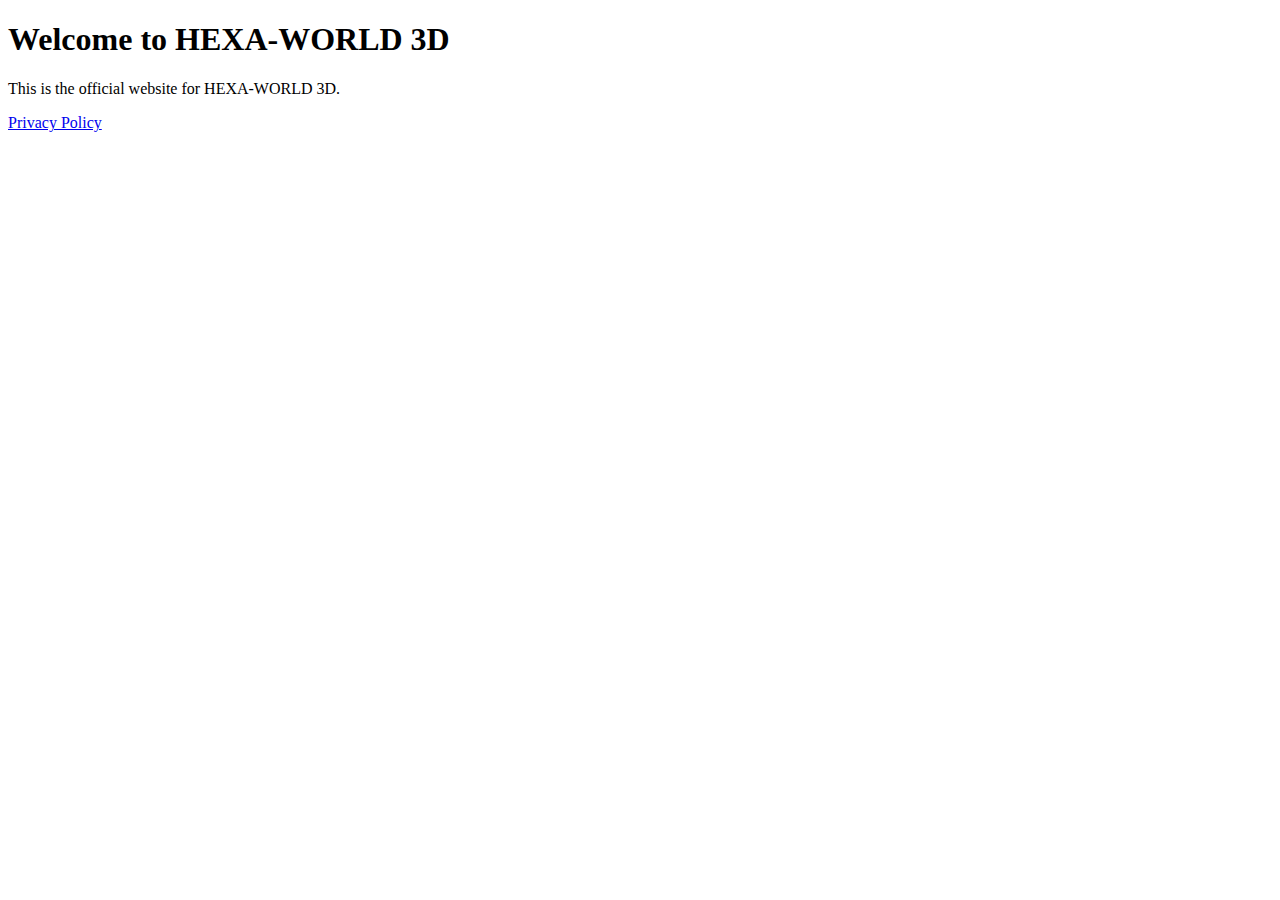
==== index.html @ 197e0d13 "Create index.html" ====
<!DOCTYPE html>
<html lang="en">
<head>
    <meta charset="UTF-8">
    <meta name="viewport" content="width=device-width, initial-scale=1.0">
    <title>HEXA-WORLD 3D</title>
</head>
<body>
    <h1>Welcome to HEXA-WORLD 3D</h1>
    <p>This is the official website for HEXA-WORLD 3D.</p>
    <p><a href="privacy.html">Privacy Policy</a></p>
</body>
</html>
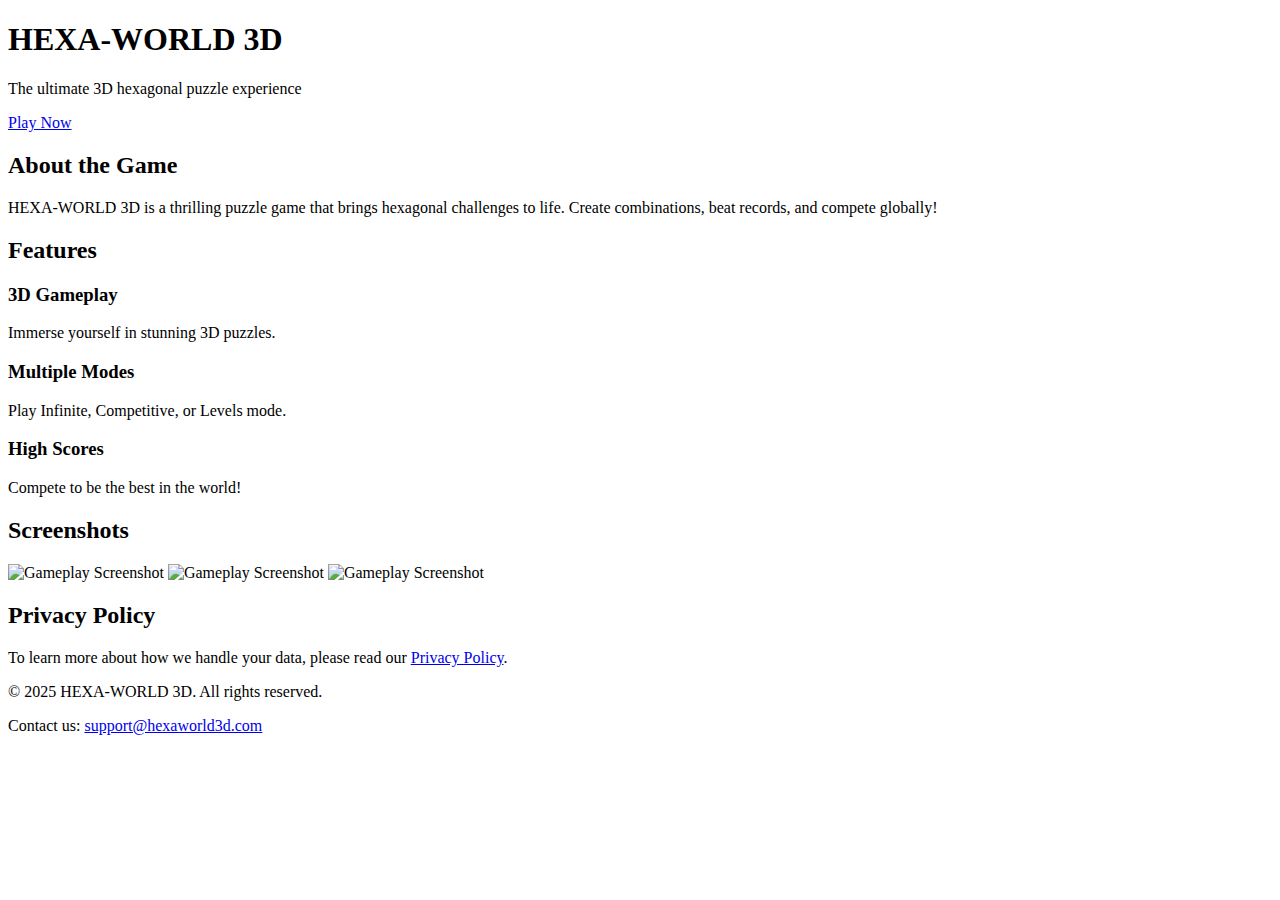
==== commit 9780e0c5: "Update index.html" ====
--- a/index.html
+++ b/index.html
@@ -4,10 +4,61 @@
     <meta charset="UTF-8">
     <meta name="viewport" content="width=device-width, initial-scale=1.0">
     <title>HEXA-WORLD 3D</title>
+    <link rel="stylesheet" href="style.css">
 </head>
 <body>
-    <h1>Welcome to HEXA-WORLD 3D</h1>
-    <p>This is the official website for HEXA-WORLD 3D.</p>
-    <p><a href="privacy.html">Privacy Policy</a></p>
+    <header class="hero">
+        <div class="overlay">
+            <h1>HEXA-WORLD 3D</h1>
+            <p>The ultimate 3D hexagonal puzzle experience</p>
+            <a href="https://store.epicgames.com/" class="btn">Play Now</a>
+        </div>
+    </header>
+
+    <section class="about">
+        <h2>About the Game</h2>
+        <p>HEXA-WORLD 3D is a thrilling puzzle game that brings hexagonal challenges to life. Create combinations, beat records, and compete globally!</p>
+    </section>
+
+    <section class="features">
+        <h2>Features</h2>
+        <div class="feature-list">
+            <div class="feature-item">
+                <h3>3D Gameplay</h3>
+                <p>Immerse yourself in stunning 3D puzzles.</p>
+            </div>
+            <div class="feature-item">
+                <h3>Multiple Modes</h3>
+                <p>Play Infinite, Competitive, or Levels mode.</p>
+            </div>
+            <div class="feature-item">
+                <h3>High Scores</h3>
+                <p>Compete to be the best in the world!</p>
+            </div>
+        </div>
+    </section>
+
+    <section class="gallery">
+        <h2>Screenshots</h2>
+        <div class="images">
+            <img src="images/screenshot1.png" alt="Gameplay Screenshot">
+            <img src="images/screenshot2.png" alt="Gameplay Screenshot">
+            <img src="images/screenshot3.png" alt="Gameplay Screenshot">
+        </div>
+    </section>
+
+    <!-- Add Privacy Policy Section -->
+    <section class="privacy-policy">
+        <h2>Privacy Policy</h2>
+        <p>
+            To learn more about how we handle your data, please read our 
+            <a href="my-privacy-policy.html">Privacy Policy</a>.
+        </p>
+    </section>
+
+    <footer>
+        <p>&copy; 2025 HEXA-WORLD 3D. All rights reserved.</p>
+        <p>Contact us: <a href="mailto:support@hexaworld3d.com">support@hexaworld3d.com</a></p>
+    </footer>
 </body>
 </html>
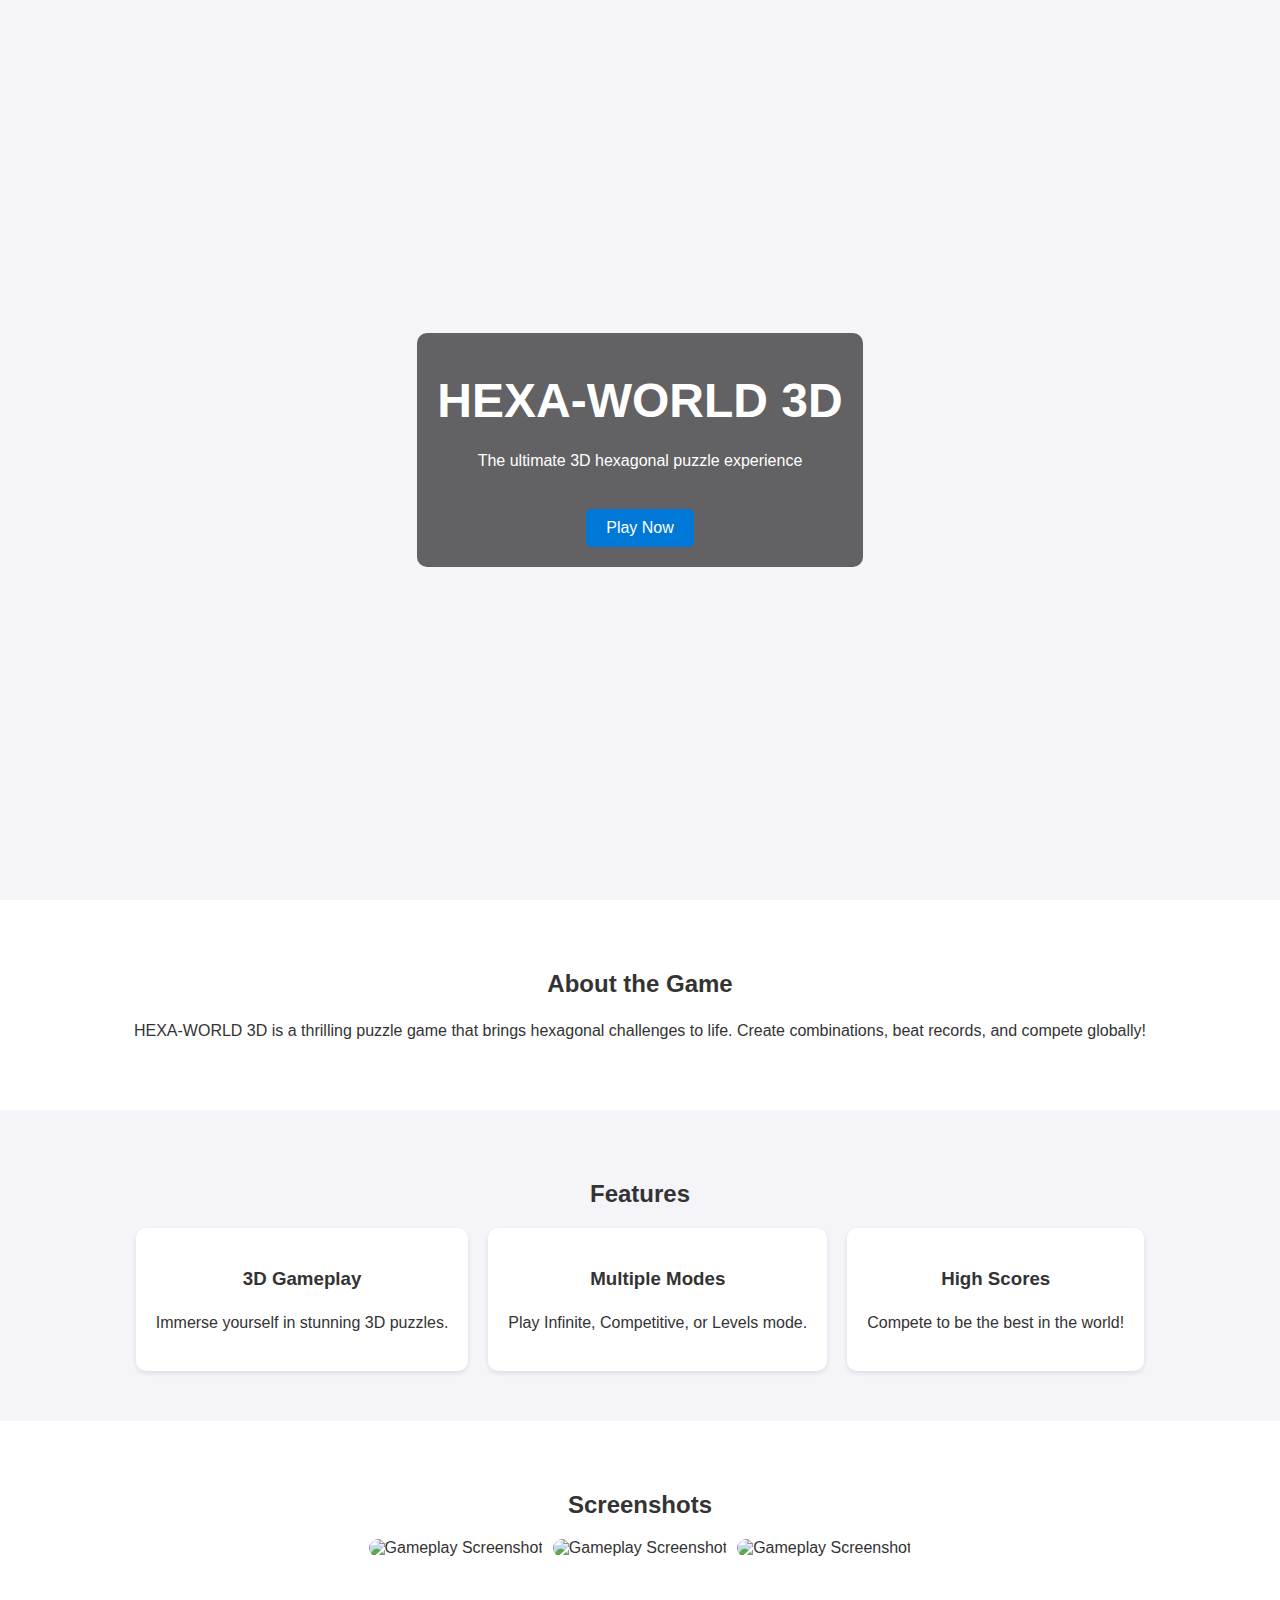
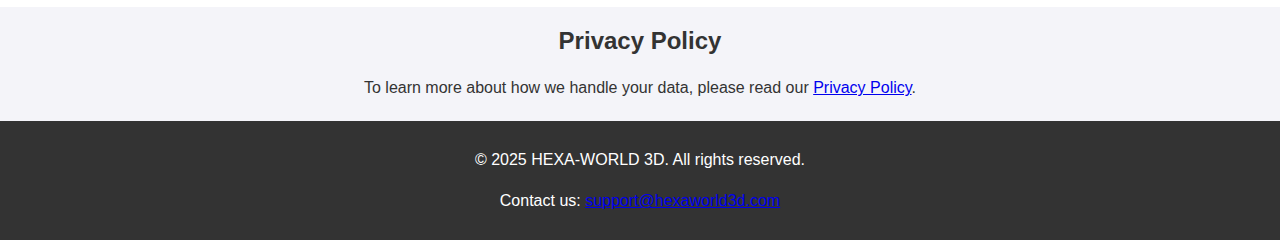
==== commit d0100675: "Update index.html" ====
--- a/index.html
+++ b/index.html
@@ -41,9 +41,9 @@
     <section class="gallery">
         <h2>Screenshots</h2>
         <div class="images">
-            <img src="images/screenshot1.png" alt="Gameplay Screenshot">
-            <img src="images/screenshot2.png" alt="Gameplay Screenshot">
-            <img src="images/screenshot3.png" alt="Gameplay Screenshot">
+            <img src="screenshot1.png" alt="Gameplay Screenshot">
+            <img src="screenshot2.png" alt="Gameplay Screenshot">
+            <img src="screenshot3.png" alt="Gameplay Screenshot">
         </div>
     </section>
 
--- a/style.css
+++ b/style.css
@@ -0,0 +1,108 @@
+/* General Styles */
+body {
+    font-family: Arial, sans-serif;
+    margin: 0;
+    padding: 0;
+    color: #333;
+    background-color: #f4f4f9;
+}
+
+h1, h2, h3 {
+    text-align: center;
+    margin: 20px 0;
+}
+
+p {
+    text-align: center;
+    line-height: 1.6;
+}
+
+/* Hero Section */
+.hero {
+    background-image: url('hero.jpg');
+    background-size: cover;
+    background-position: center;
+    height: 100vh;
+    display: flex;
+    align-items: center;
+    justify-content: center;
+    color: white;
+    position: relative;
+}
+
+.hero .overlay {
+    text-align: center;
+    background-color: rgba(0, 0, 0, 0.6);
+    padding: 20px;
+    border-radius: 10px;
+}
+
+.hero h1 {
+    font-size: 3em;
+}
+
+.hero .btn {
+    display: inline-block;
+    background-color: #0078d7;
+    color: white;
+    padding: 10px 20px;
+    text-decoration: none;
+    border-radius: 5px;
+    margin-top: 20px;
+}
+
+.hero .btn:hover {
+    background-color: #005bb5;
+}
+
+/* About Section */
+.about {
+    padding: 50px 20px;
+    background-color: #ffffff;
+}
+
+/* Features Section */
+.features {
+    padding: 50px 20px;
+    background-color: #f4f4f9;
+}
+
+.feature-list {
+    display: flex;
+    justify-content: center;
+    gap: 20px;
+    text-align: center;
+}
+
+.feature-item {
+    background-color: white;
+    padding: 20px;
+    border-radius: 10px;
+    box-shadow: 0 2px 5px rgba(0, 0, 0, 0.1);
+}
+
+/* Gallery Section */
+.gallery {
+    padding: 50px 20px;
+    background-color: #ffffff;
+}
+
+.gallery .images {
+    display: flex;
+    justify-content: center;
+    gap: 10px;
+}
+
+.gallery .images img {
+    max-width: 300px;
+    border-radius: 10px;
+}
+
+/* Footer */
+footer {
+    background-color: #333;
+    color: white;
+    text-align: center;
+    padding: 10px 0;
+    margin-top: 20px;
+}
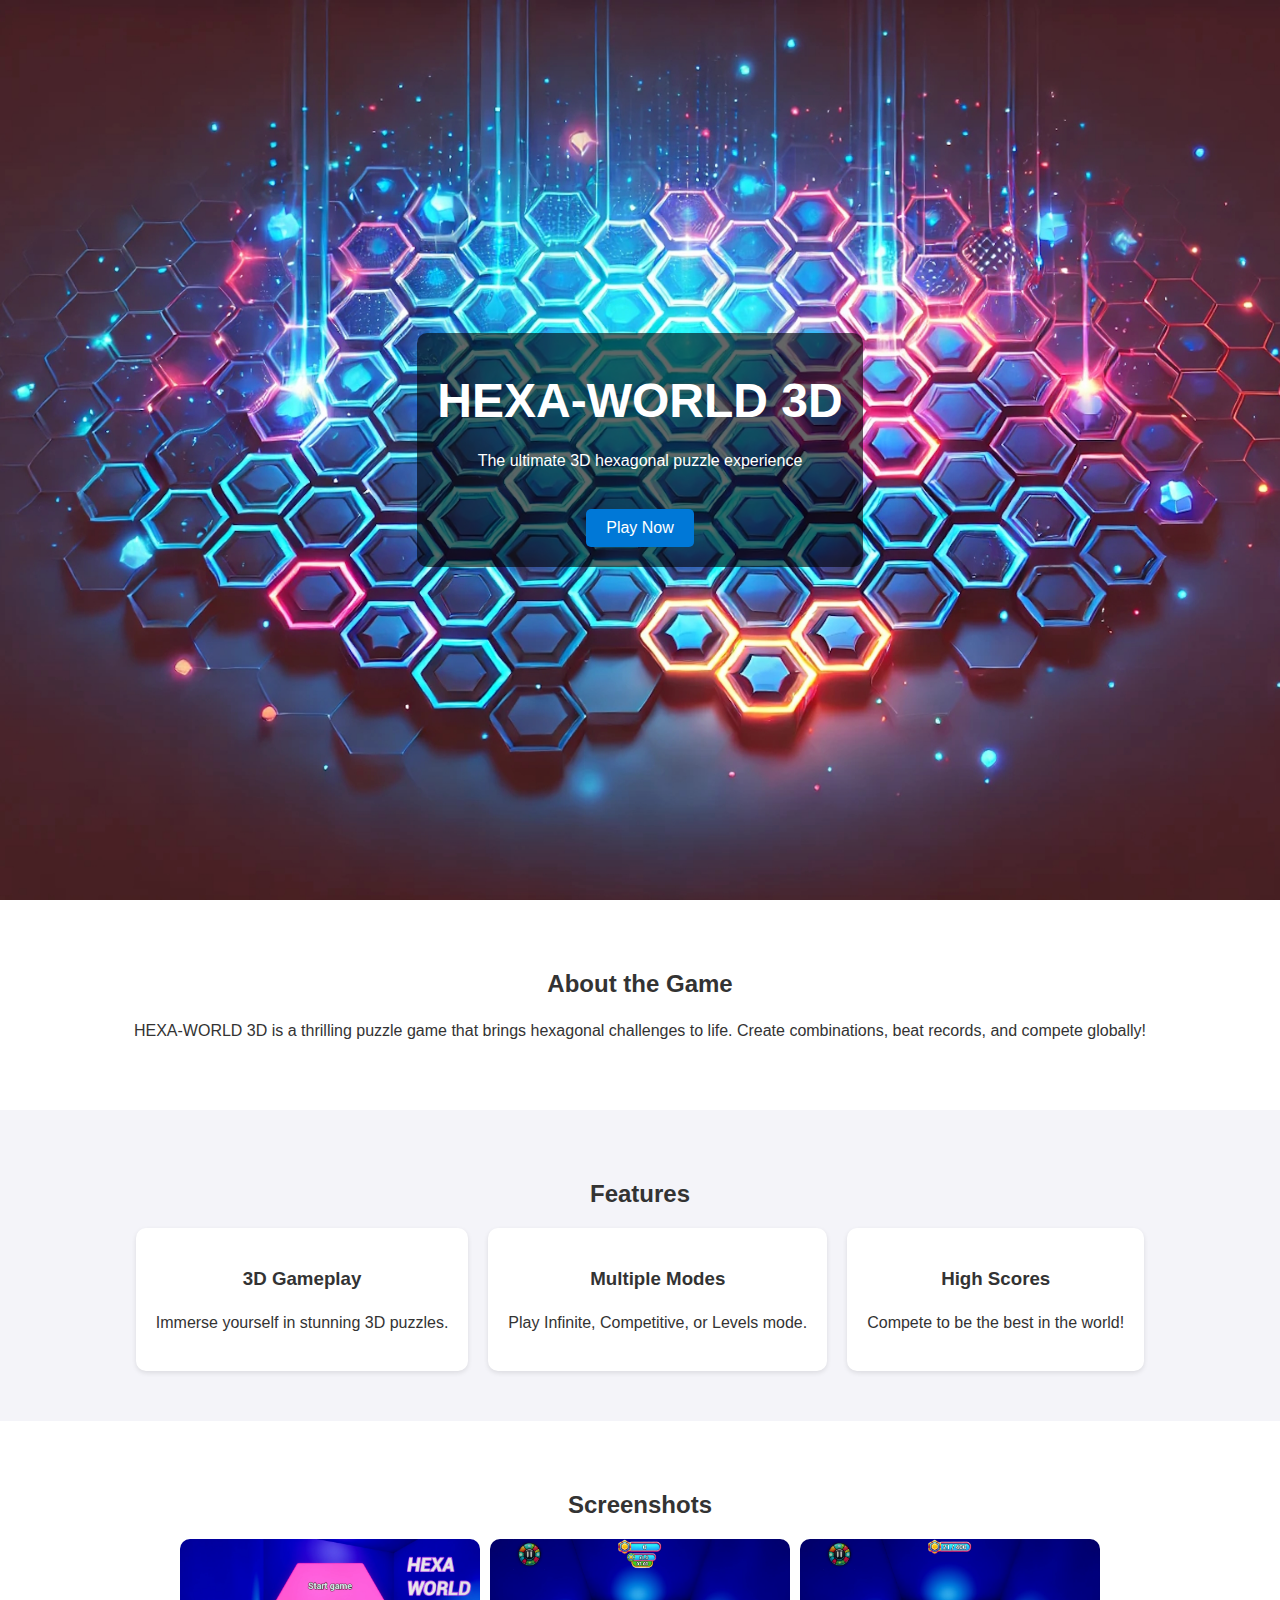
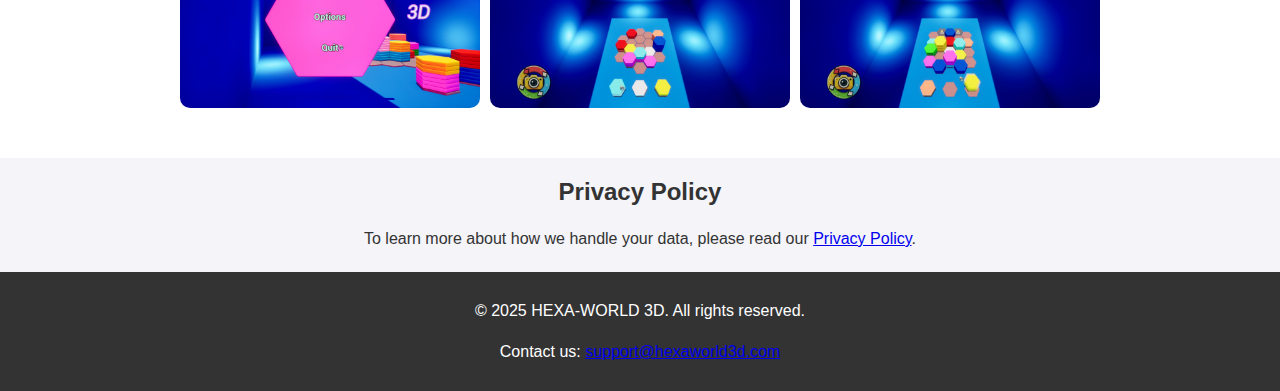
==== commit 8b469821: "Update index.html" ====
--- a/index.html
+++ b/index.html
@@ -11,7 +11,7 @@
         <div class="overlay">
             <h1>HEXA-WORLD 3D</h1>
             <p>The ultimate 3D hexagonal puzzle experience</p>
-            <a href="https://store.epicgames.com/" class="btn">Play Now</a>
+            <a href="https://store.epicgames.com/p/hexaworld3d-fde8c4" class="btn">Play Now</a>
         </div>
     </header>
 
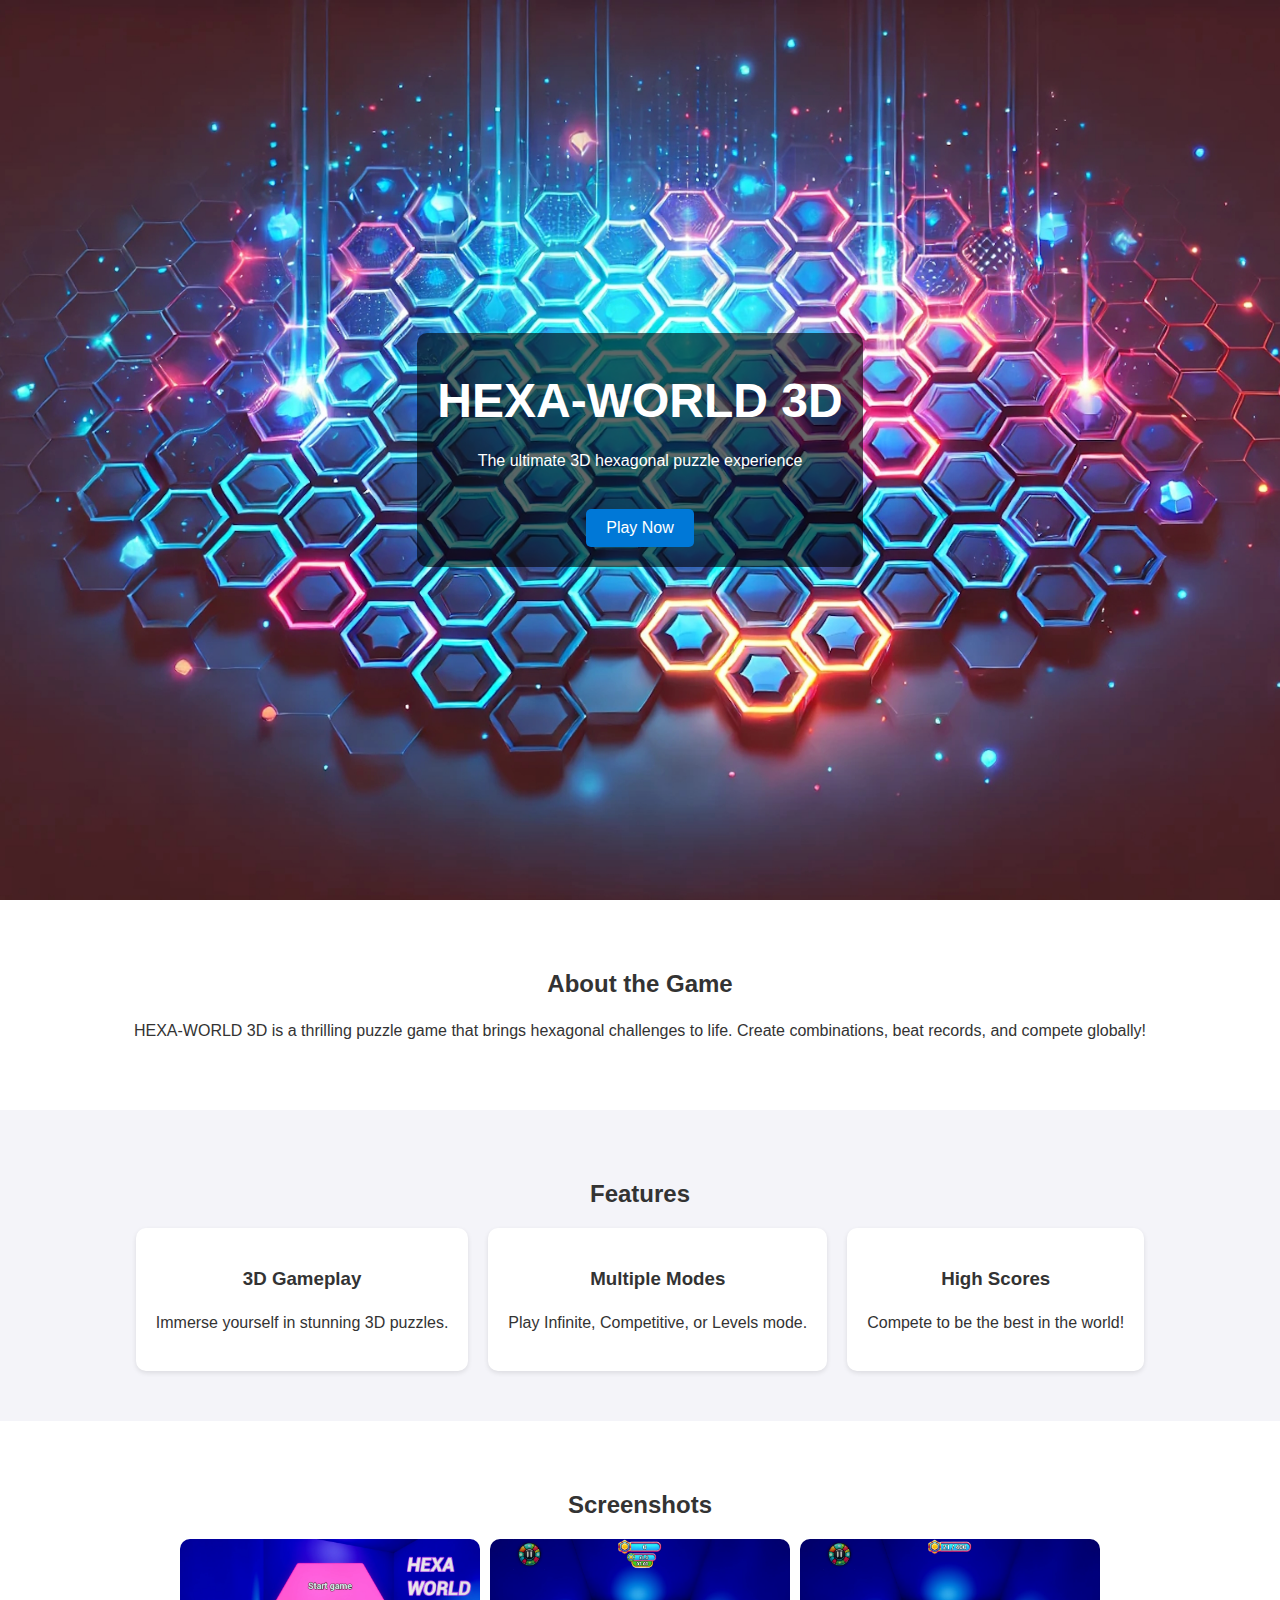
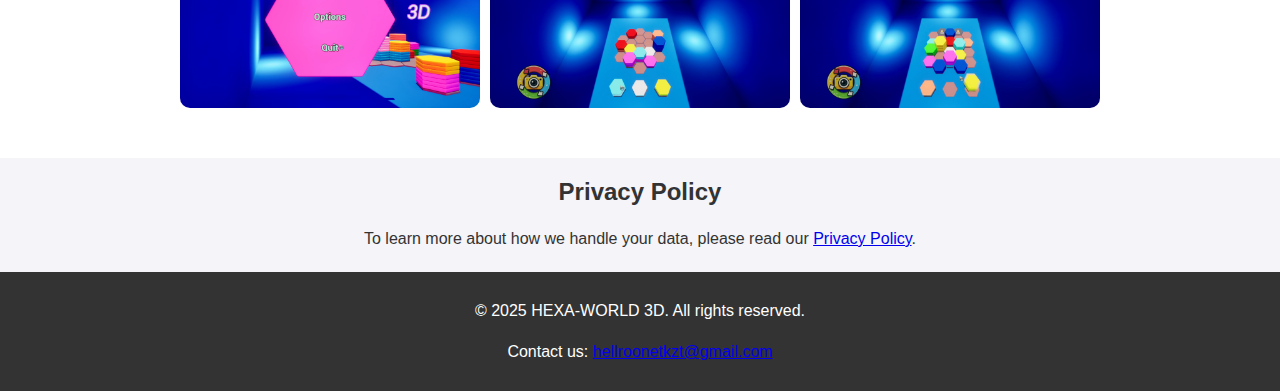
==== commit 90206bdb: "Update index.html" ====
--- a/index.html
+++ b/index.html
@@ -58,7 +58,7 @@
 
     <footer>
         <p>&copy; 2025 HEXA-WORLD 3D. All rights reserved.</p>
-        <p>Contact us: <a href="mailto:support@hexaworld3d.com">support@hexaworld3d.com</a></p>
+        <p>Contact us: <a href="mailto:hellroonetkzt@gmail.com">hellroonetkzt@gmail.com</a></p>
     </footer>
 </body>
 </html>
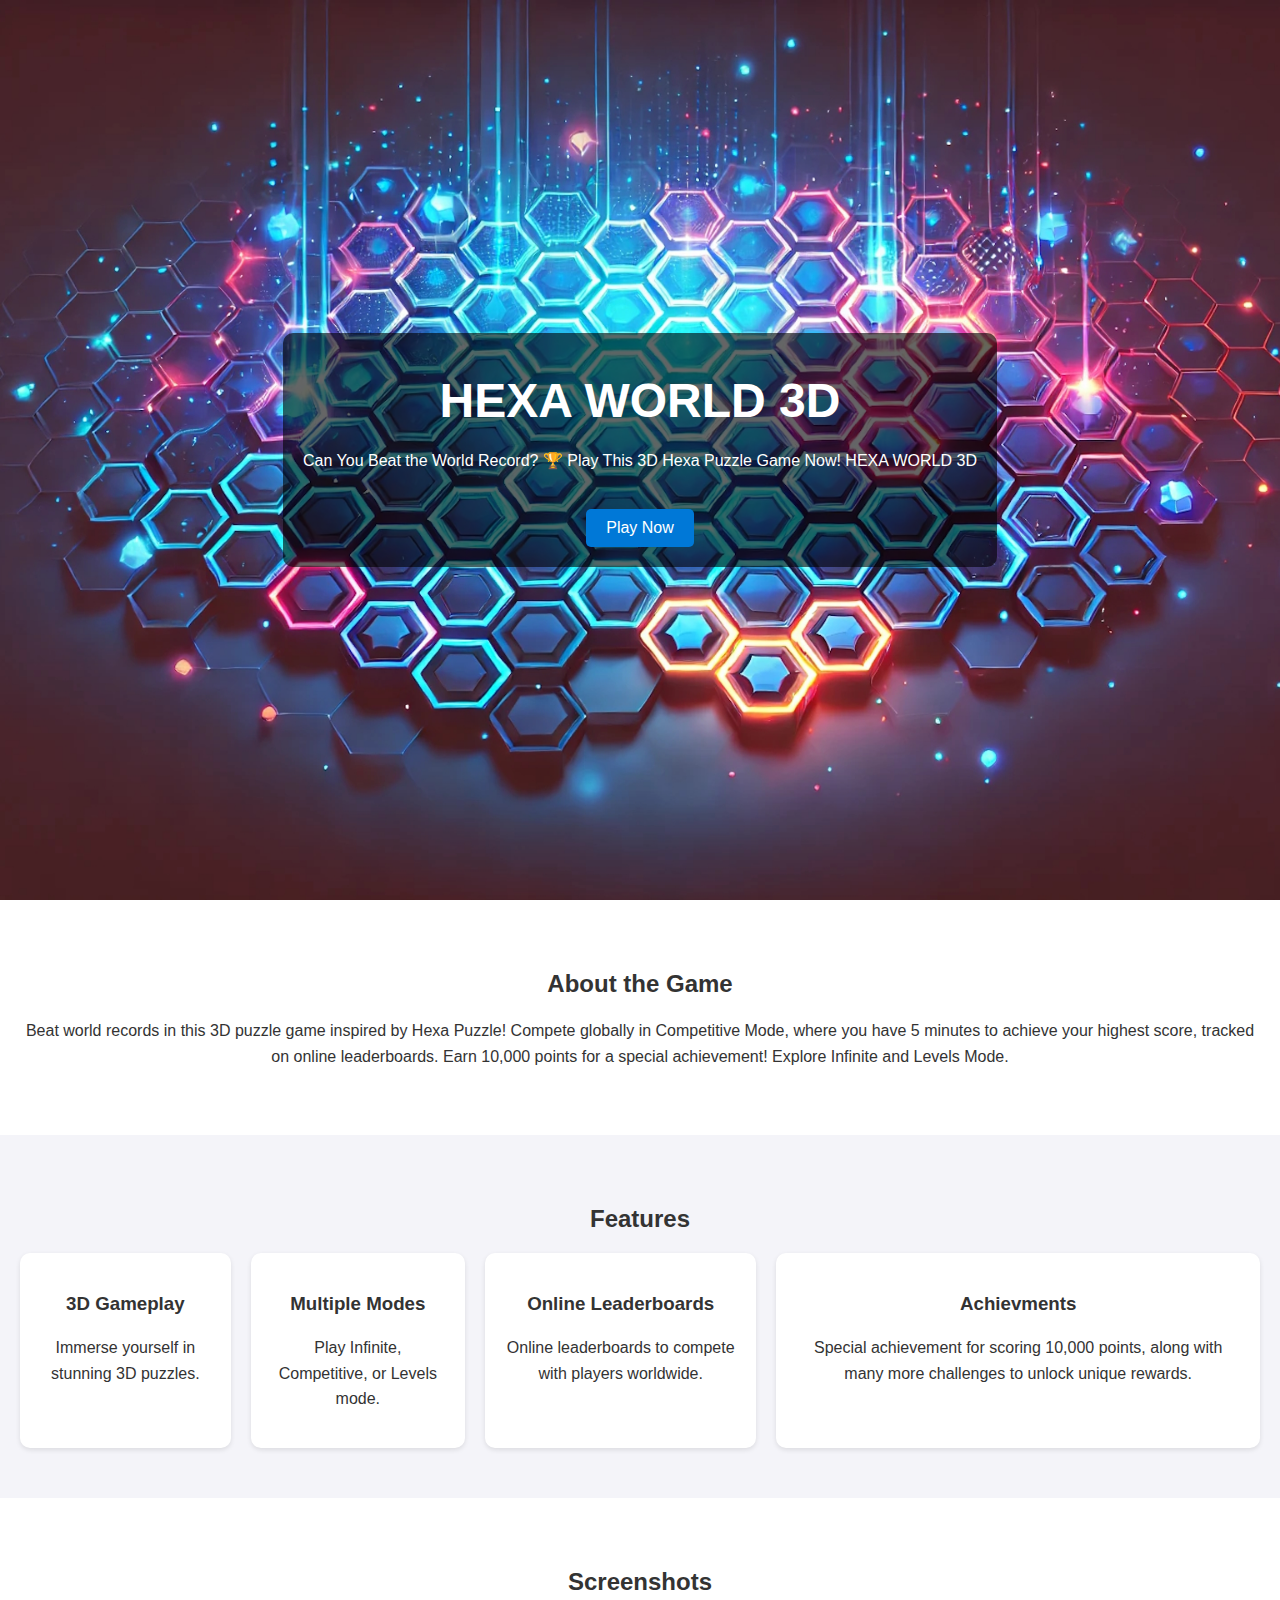
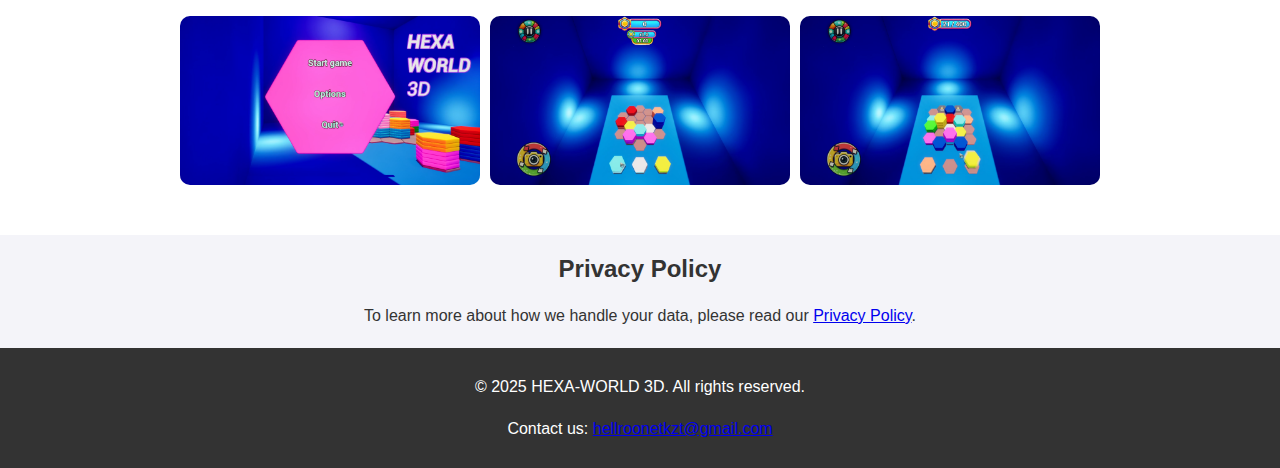
==== commit 91561246: "Update index.html" ====
--- a/index.html
+++ b/index.html
@@ -9,15 +9,15 @@
 <body>
     <header class="hero">
         <div class="overlay">
-            <h1>HEXA-WORLD 3D</h1>
-            <p>The ultimate 3D hexagonal puzzle experience</p>
+            <h1>HEXA WORLD 3D</h1>
+            <p>Can You Beat the World Record? 🏆 Play This 3D Hexa Puzzle Game Now!  HEXA WORLD 3D</p>
             <a href="https://store.epicgames.com/p/hexaworld3d-fde8c4" class="btn">Play Now</a>
         </div>
     </header>
 
     <section class="about">
         <h2>About the Game</h2>
-        <p>HEXA-WORLD 3D is a thrilling puzzle game that brings hexagonal challenges to life. Create combinations, beat records, and compete globally!</p>
+        <p>Beat world records in this 3D puzzle game inspired by Hexa Puzzle! Compete globally in Competitive Mode, where you have 5 minutes to achieve your highest score, tracked on online leaderboards. Earn 10,000 points for a special achievement! Explore Infinite and Levels Mode.</p>
     </section>
 
     <section class="features">
@@ -32,8 +32,12 @@
                 <p>Play Infinite, Competitive, or Levels mode.</p>
             </div>
             <div class="feature-item">
-                <h3>High Scores</h3>
-                <p>Compete to be the best in the world!</p>
+                <h3>Online Leaderboards</h3>
+                <p>Online leaderboards to compete with players worldwide.</p>
+            </div>
+            <div class="feature-item">
+                <h3>Achievments</h3>
+                <p>Special achievement for scoring 10,000 points, along with many more challenges to unlock unique rewards.</p>
             </div>
         </div>
     </section>
